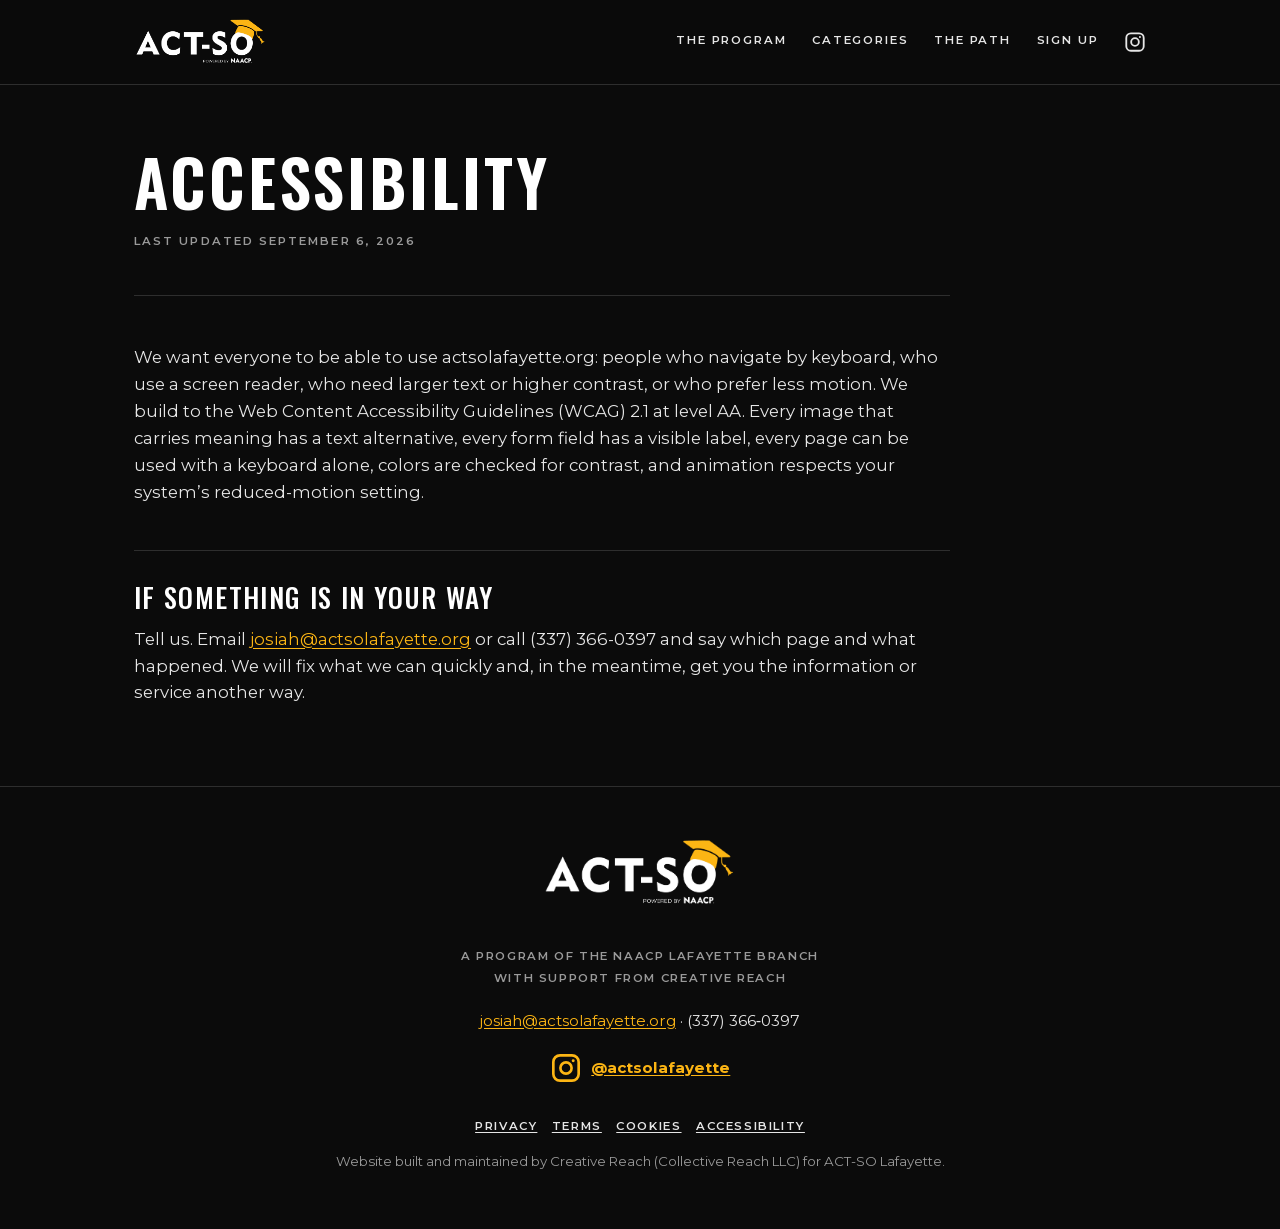
==== accessibility.html @ 80afb195 "Legal pages, form consent, landmarks, and focus rings for ACT-SO Lafayette Privacy, Terms, Cookies, " ====
<!DOCTYPE html>
<html lang="en">
<head>
<meta charset="UTF-8">
<meta name="viewport" content="width=device-width, initial-scale=1.0">
<title>Accessibility — ACT-SO Lafayette</title>
<meta name="description" content="ACT-SO Lafayette builds actsolafayette.org to WCAG 2.1 AA. How the site is made usable by keyboard and screen reader, and how to tell us if something is in your way.">
<meta property="og:title" content="Accessibility — ACT-SO Lafayette">
<meta property="og:description" content="ACT-SO Lafayette builds actsolafayette.org to WCAG 2.1 AA. How the site is made usable by keyboard and screen reader, and how to tell us if something is in your way.">
<link rel="canonical" href="https://www.actsolafayette.org/accessibility">
<meta property="og:url" content="https://www.actsolafayette.org/accessibility">
<meta name="theme-color" content="#0B0B0B">
<link rel="preload" href="/assets/fonts/oswald-normal-latin-0243e0.woff2" as="font" type="font/woff2" crossorigin>
<link rel="preload" href="/assets/fonts/montserrat-normal-latin-c15447.woff2" as="font" type="font/woff2" crossorigin>
<link rel="stylesheet" href="/assets/site.css">
</head>
<body>

<a class="skip" href="#main">Skip to content</a>
<header class="topbar">
  <div class="wrap">
    <img src="/assets/actso-logo.png" alt="ACT-SO, powered by NAACP">
    <nav aria-label="Primary">
      <a href="/#about">The Program</a>
      <a href="/#compete">Categories</a>
      <a href="/#path">The Path</a>
      <a href="/#student">Sign Up</a>
      <a class="navsocial" href="https://www.instagram.com/actsolafayette" target="_blank" rel="me noopener" aria-label="Instagram (opens in a new tab)"><svg viewBox="0 0 24 24" fill="none" stroke="currentColor" stroke-width="2" stroke-linecap="round" stroke-linejoin="round" aria-hidden="true" focusable="false"><rect x="2.5" y="2.5" width="19" height="19" rx="5"/><circle cx="12" cy="12" r="4.2"/><circle cx="17.4" cy="6.6" r="1.1" fill="currentColor" stroke="none"/></svg></a>
    </nav>
  </div>
</header>

<main id="main" class="doc">
  <div class="wrap">
    <article>
<h1>Accessibility</h1><p class="updated">Last updated September 6, 2026</p>

<section><p>We want everyone to be able to use actsolafayette.org: people who navigate by keyboard, who use a screen reader, who need larger text or higher contrast, or who prefer less motion. We build to the Web Content Accessibility Guidelines (WCAG) 2.1 at level AA. Every image that carries meaning has a text alternative, every form field has a visible label, every page can be used with a keyboard alone, colors are checked for contrast, and animation respects your system’s reduced-motion setting.</p>
</section>

<section><h2>If something is in your way</h2>
<p>Tell us. Email <a href="mailto:josiah@actsolafayette.org">josiah@actsolafayette.org</a> or call (337) 366-0397 and say which page and what happened. We will fix what we can quickly and, in the meantime, get you the information or service another way.</p>
</section>
    </article>
  </div>
</main>

<footer>
  <div class="wrap">
    <img src="/assets/actso-logo.png" alt="ACT-SO, powered by NAACP">
    <p class="credit">
      A program of the NAACP Lafayette Branch<br>
      With support from Creative Reach
    </p>
    <p class="contact"><a href="mailto:josiah@actsolafayette.org">josiah@actsolafayette.org</a> &middot; (337) 366&#8209;0397</p>
    <p class="contact"><a class="social" href="https://www.instagram.com/actsolafayette" target="_blank" rel="me noopener" aria-label="@actsolafayette on Instagram (opens in a new tab)"><svg viewBox="0 0 24 24" fill="none" stroke="currentColor" stroke-width="2" stroke-linecap="round" stroke-linejoin="round" aria-hidden="true" focusable="false"><rect x="2.5" y="2.5" width="19" height="19" rx="5"/><circle cx="12" cy="12" r="4.2"/><circle cx="17.4" cy="6.6" r="1.1" fill="currentColor" stroke="none"/></svg><span>@actsolafayette</span></a></p>
    <nav class="legal" aria-label="Legal">
      <a href="/privacy">Privacy</a>
      <a href="/terms">Terms</a>
      <a href="/cookies">Cookies</a>
      <a href="/accessibility">Accessibility</a>
    </nav>
    <p class="built">Website built and maintained by Creative Reach (Collective Reach LLC) for ACT-SO Lafayette.</p>
  </div>
</footer>
</body>
</html>
---- assets/site.css ----
@font-face {
font-family: 'Montserrat';
font-style: normal;
font-weight: 400;
font-display: swap;
src: url('/assets/fonts/montserrat-normal-latin-ext-f143fb.woff2') format('woff2');
unicode-range: U+0100-02BA, U+02BD-02C5, U+02C7-02CC, U+02CE-02D7, U+02DD-02FF, U+0304, U+0308, U+0329, U+1D00-1DBF, U+1E00-1E9F, U+1EF2-1EFF, U+2020, U+20A0-20AB, U+20AD-20C0, U+2113, U+2C60-2C7F, U+A720-A7FF;
}
@font-face {
font-family: 'Montserrat';
font-style: normal;
font-weight: 400;
font-display: swap;
src: url('/assets/fonts/montserrat-normal-latin-c15447.woff2') format('woff2');
unicode-range: U+0000-00FF, U+0131, U+0152-0153, U+02BB-02BC, U+02C6, U+02DA, U+02DC, U+0304, U+0308, U+0329, U+2000-206F, U+20AC, U+2122, U+2191, U+2193, U+2212, U+2215, U+FEFF, U+FFFD;
}
@font-face {
font-family: 'Montserrat';
font-style: normal;
font-weight: 500;
font-display: swap;
src: url('/assets/fonts/montserrat-normal-latin-ext-f143fb.woff2') format('woff2');
unicode-range: U+0100-02BA, U+02BD-02C5, U+02C7-02CC, U+02CE-02D7, U+02DD-02FF, U+0304, U+0308, U+0329, U+1D00-1DBF, U+1E00-1E9F, U+1EF2-1EFF, U+2020, U+20A0-20AB, U+20AD-20C0, U+2113, U+2C60-2C7F, U+A720-A7FF;
}
@font-face {
font-family: 'Montserrat';
font-style: normal;
font-weight: 500;
font-display: swap;
src: url('/assets/fonts/montserrat-normal-latin-c15447.woff2') format('woff2');
unicode-range: U+0000-00FF, U+0131, U+0152-0153, U+02BB-02BC, U+02C6, U+02DA, U+02DC, U+0304, U+0308, U+0329, U+2000-206F, U+20AC, U+2122, U+2191, U+2193, U+2212, U+2215, U+FEFF, U+FFFD;
}
@font-face {
font-family: 'Montserrat';
font-style: normal;
font-weight: 600;
font-display: swap;
src: url('/assets/fonts/montserrat-normal-latin-ext-f143fb.woff2') format('woff2');
unicode-range: U+0100-02BA, U+02BD-02C5, U+02C7-02CC, U+02CE-02D7, U+02DD-02FF, U+0304, U+0308, U+0329, U+1D00-1DBF, U+1E00-1E9F, U+1EF2-1EFF, U+2020, U+20A0-20AB, U+20AD-20C0, U+2113, U+2C60-2C7F, U+A720-A7FF;
}
@font-face {
font-family: 'Montserrat';
font-style: normal;
font-weight: 600;
font-display: swap;
src: url('/assets/fonts/montserrat-normal-latin-c15447.woff2') format('woff2');
unicode-range: U+0000-00FF, U+0131, U+0152-0153, U+02BB-02BC, U+02C6, U+02DA, U+02DC, U+0304, U+0308, U+0329, U+2000-206F, U+20AC, U+2122, U+2191, U+2193, U+2212, U+2215, U+FEFF, U+FFFD;
}
@font-face {
font-family: 'Montserrat';
font-style: normal;
font-weight: 700;
font-display: swap;
src: url('/assets/fonts/montserrat-normal-latin-ext-f143fb.woff2') format('woff2');
unicode-range: U+0100-02BA, U+02BD-02C5, U+02C7-02CC, U+02CE-02D7, U+02DD-02FF, U+0304, U+0308, U+0329, U+1D00-1DBF, U+1E00-1E9F, U+1EF2-1EFF, U+2020, U+20A0-20AB, U+20AD-20C0, U+2113, U+2C60-2C7F, U+A720-A7FF;
}
@font-face {
font-family: 'Montserrat';
font-style: normal;
font-weight: 700;
font-display: swap;
src: url('/assets/fonts/montserrat-normal-latin-c15447.woff2') format('woff2');
unicode-range: U+0000-00FF, U+0131, U+0152-0153, U+02BB-02BC, U+02C6, U+02DA, U+02DC, U+0304, U+0308, U+0329, U+2000-206F, U+20AC, U+2122, U+2191, U+2193, U+2212, U+2215, U+FEFF, U+FFFD;
}
@font-face {
font-family: 'Montserrat';
font-style: normal;
font-weight: 800;
font-display: swap;
src: url('/assets/fonts/montserrat-normal-latin-ext-f143fb.woff2') format('woff2');
unicode-range: U+0100-02BA, U+02BD-02C5, U+02C7-02CC, U+02CE-02D7, U+02DD-02FF, U+0304, U+0308, U+0329, U+1D00-1DBF, U+1E00-1E9F, U+1EF2-1EFF, U+2020, U+20A0-20AB, U+20AD-20C0, U+2113, U+2C60-2C7F, U+A720-A7FF;
}
@font-face {
font-family: 'Montserrat';
font-style: normal;
font-weight: 800;
font-display: swap;
src: url('/assets/fonts/montserrat-normal-latin-c15447.woff2') format('woff2');
unicode-range: U+0000-00FF, U+0131, U+0152-0153, U+02BB-02BC, U+02C6, U+02DA, U+02DC, U+0304, U+0308, U+0329, U+2000-206F, U+20AC, U+2122, U+2191, U+2193, U+2212, U+2215, U+FEFF, U+FFFD;
}
@font-face {
font-family: 'Oswald';
font-style: normal;
font-weight: 400;
font-display: swap;
src: url('/assets/fonts/oswald-normal-latin-ext-bd3eb1.woff2') format('woff2');
unicode-range: U+0100-02BA, U+02BD-02C5, U+02C7-02CC, U+02CE-02D7, U+02DD-02FF, U+0304, U+0308, U+0329, U+1D00-1DBF, U+1E00-1E9F, U+1EF2-1EFF, U+2020, U+20A0-20AB, U+20AD-20C0, U+2113, U+2C60-2C7F, U+A720-A7FF;
}
@font-face {
font-family: 'Oswald';
font-style: normal;
font-weight: 400;
font-display: swap;
src: url('/assets/fonts/oswald-normal-latin-0243e0.woff2') format('woff2');
unicode-range: U+0000-00FF, U+0131, U+0152-0153, U+02BB-02BC, U+02C6, U+02DA, U+02DC, U+0304, U+0308, U+0329, U+2000-206F, U+20AC, U+2122, U+2191, U+2193, U+2212, U+2215, U+FEFF, U+FFFD;
}
@font-face {
font-family: 'Oswald';
font-style: normal;
font-weight: 500;
font-display: swap;
src: url('/assets/fonts/oswald-normal-latin-ext-bd3eb1.woff2') format('woff2');
unicode-range: U+0100-02BA, U+02BD-02C5, U+02C7-02CC, U+02CE-02D7, U+02DD-02FF, U+0304, U+0308, U+0329, U+1D00-1DBF, U+1E00-1E9F, U+1EF2-1EFF, U+2020, U+20A0-20AB, U+20AD-20C0, U+2113, U+2C60-2C7F, U+A720-A7FF;
}
@font-face {
font-family: 'Oswald';
font-style: normal;
font-weight: 500;
font-display: swap;
src: url('/assets/fonts/oswald-normal-latin-0243e0.woff2') format('woff2');
unicode-range: U+0000-00FF, U+0131, U+0152-0153, U+02BB-02BC, U+02C6, U+02DA, U+02DC, U+0304, U+0308, U+0329, U+2000-206F, U+20AC, U+2122, U+2191, U+2193, U+2212, U+2215, U+FEFF, U+FFFD;
}
@font-face {
font-family: 'Oswald';
font-style: normal;
font-weight: 600;
font-display: swap;
src: url('/assets/fonts/oswald-normal-latin-ext-bd3eb1.woff2') format('woff2');
unicode-range: U+0100-02BA, U+02BD-02C5, U+02C7-02CC, U+02CE-02D7, U+02DD-02FF, U+0304, U+0308, U+0329, U+1D00-1DBF, U+1E00-1E9F, U+1EF2-1EFF, U+2020, U+20A0-20AB, U+20AD-20C0, U+2113, U+2C60-2C7F, U+A720-A7FF;
}
@font-face {
font-family: 'Oswald';
font-style: normal;
font-weight: 600;
font-display: swap;
src: url('/assets/fonts/oswald-normal-latin-0243e0.woff2') format('woff2');
unicode-range: U+0000-00FF, U+0131, U+0152-0153, U+02BB-02BC, U+02C6, U+02DA, U+02DC, U+0304, U+0308, U+0329, U+2000-206F, U+20AC, U+2122, U+2191, U+2193, U+2212, U+2215, U+FEFF, U+FFFD;
}
@font-face {
font-family: 'Oswald';
font-style: normal;
font-weight: 700;
font-display: swap;
src: url('/assets/fonts/oswald-normal-latin-ext-bd3eb1.woff2') format('woff2');
unicode-range: U+0100-02BA, U+02BD-02C5, U+02C7-02CC, U+02CE-02D7, U+02DD-02FF, U+0304, U+0308, U+0329, U+1D00-1DBF, U+1E00-1E9F, U+1EF2-1EFF, U+2020, U+20A0-20AB, U+20AD-20C0, U+2113, U+2C60-2C7F, U+A720-A7FF;
}
@font-face {
font-family: 'Oswald';
font-style: normal;
font-weight: 700;
font-display: swap;
src: url('/assets/fonts/oswald-normal-latin-0243e0.woff2') format('woff2');
unicode-range: U+0000-00FF, U+0131, U+0152-0153, U+02BB-02BC, U+02C6, U+02DA, U+02DC, U+0304, U+0308, U+0329, U+2000-206F, U+20AC, U+2122, U+2191, U+2193, U+2212, U+2215, U+FEFF, U+FFFD;
}

/* ACT-SO Lafayette — built on the NAACP ACT-SO 2026 brand guide:
   official gold #FCB514 (sampled from the mark), Montserrat (their brand font),
   Oswald standing in for Gothic Cg No3. Deliberately NOT the Annie Will's Daughter
   palette: this is ACT-SO's house, hosted in ours. */
:root {
  --ink: #0B0B0B;
  --gold: #FCB514;
  --paper: #FFFFFF;
  --smoke: #E6E6E6;
  --quiet: #9A9A9A;
  --line: #2E2E2E;
}
* { margin: 0; padding: 0; box-sizing: border-box; }
html, body { overflow-x: hidden; }
img, svg { max-width: 100%; height: auto; }
html { scroll-behavior: smooth; }
@media (prefers-reduced-motion: reduce) { html { scroll-behavior: auto; } }
/* One focus ring for the whole site: gold, 3:1+ against every ground we use. */
:focus-visible { outline: 3px solid var(--gold); outline-offset: 3px; }
.skip {
  position: absolute; left: 1rem; top: -100px; z-index: 30;
  font-family: 'Oswald', sans-serif; font-size: 0.9rem; letter-spacing: 0.14em; text-transform: uppercase;
  background: var(--gold); color: var(--ink); text-decoration: none; padding: 0.7rem 1.2rem;
}
.skip:focus { top: 1rem; outline-color: var(--paper); }
body {
  background: var(--ink);
  color: var(--paper);
  font-family: 'Montserrat', system-ui, sans-serif;
  font-size: 1.125rem;
  line-height: 1.6;
  -webkit-font-smoothing: antialiased;
}
.wrap { max-width: 1060px; margin: 0 auto; padding: 0 1.5rem; }

/* ---------- masthead ---------- */
.topbar {
  border-bottom: 1px solid var(--line);
  padding: 1rem 0;
  position: sticky; top: 0; z-index: 20;
  background: rgba(11,11,11,0.94);
  backdrop-filter: blur(6px);
}
.topbar .wrap { display: flex; align-items: center; justify-content: space-between; gap: 1rem; }
.topbar img { height: 52px; width: auto; display: block; }
.topbar nav { display: flex; gap: 1.6rem; }
.topbar nav a {
  font-weight: 600; font-size: 0.72rem; letter-spacing: 0.16em;
  text-transform: uppercase; color: var(--smoke); text-decoration: none;
}
.topbar nav a:hover, .topbar nav a:focus-visible { color: var(--gold); }
@media (max-width: 720px) { .topbar nav { display: none; } }

/* ---------- hero ---------- */
.hero { padding: 5rem 0 3.5rem; }
.theme {
  display: flex; align-items: center; gap: 1rem;
  font-weight: 700; font-size: 0.72rem; letter-spacing: 0.3em;
  text-transform: uppercase; color: var(--gold);
  margin-bottom: 2.2rem;
}
.theme::after { content: ""; flex: 1; height: 1px; background: var(--gold); opacity: 0.5; }
.hero h1 {
  font-family: 'Oswald', sans-serif;
  font-weight: 600;
  font-size: clamp(2.9rem, 9.5vw, 7rem);
  line-height: 0.94;
  letter-spacing: 0.045em;
  text-transform: uppercase;
}
.hero h1 em { font-style: normal; color: var(--gold); display: block; }
.hero .stand {
  margin-top: 2rem;
  max-width: 30rem;
  font-size: 1.12rem;
  font-weight: 400;
  letter-spacing: 0.008em;
  color: var(--smoke);
}
.whenwhere {
  margin-top: 2.6rem;
  border-top: 1px solid var(--line);
  border-bottom: 1px solid var(--line);
  padding: 1.4rem 0;
  display: flex; flex-wrap: wrap; gap: 0.5rem 3rem; align-items: baseline;
}
.whenwhere .d {
  font-family: 'Oswald', sans-serif;
  font-weight: 500; font-size: 1.45rem; letter-spacing: 0.05em;
  text-transform: uppercase;
}
.whenwhere .v {
  font-weight: 600; font-size: 0.78rem; letter-spacing: 0.18em;
  text-transform: uppercase; color: var(--gold);
}
.cta-row { margin-top: 2.2rem; display: flex; flex-wrap: wrap; gap: 0.9rem; }
.btn {
  display: inline-block;
  font-family: 'Oswald', sans-serif;
  font-weight: 500; font-size: 0.9rem; letter-spacing: 0.14em;
  text-transform: uppercase; text-decoration: none;
  padding: 0.9rem 1.9rem;
}
.btn-gold { background: var(--gold); color: var(--ink); }
.btn-gold:hover { background: #ffc43d; }
.btn-ghost { border: 1px solid var(--line); color: var(--paper); }
.btn-ghost:hover { border-color: var(--gold); color: var(--gold); }

/* ---------- sections ---------- */
main > section { padding: 4.5rem 0; border-top: 1px solid var(--line); }
.label {
  font-weight: 700; font-size: 0.7rem; letter-spacing: 0.28em;
  text-transform: uppercase; color: var(--gold);
  margin-bottom: 1.8rem;
}
h2 {
  font-family: 'Oswald', sans-serif;
  font-weight: 500;
  font-size: clamp(1.8rem, 4.4vw, 2.8rem);
  line-height: 1.08;
  text-transform: uppercase;
  letter-spacing: 0.05em;
}
.lede {
  margin-top: 1.4rem;
  max-width: 44rem;
  font-size: 1.08rem;
  color: var(--smoke);
  letter-spacing: 0.008em;
}
.lede + .lede { margin-top: 1rem; }
.lede b { color: var(--paper); font-weight: 600; }

/* ---------- categories ---------- */
.groups { margin-top: 2.4rem; display: grid; gap: 1.6rem; }
.group { display: grid; grid-template-columns: 6.5rem 1fr; gap: 1.4rem; align-items: baseline; }
.group .g {
  font-weight: 700; font-size: 0.7rem; letter-spacing: 0.2em;
  text-transform: uppercase; color: var(--gold);
}
.group .list {
  font-family: 'Oswald', sans-serif;
  font-weight: 400; font-size: 1.12rem; letter-spacing: 0.05em;
  text-transform: uppercase; line-height: 1.75;
}
.group .list .sep { color: #7c7c7c; }   /* was #5f5f5f (3.1:1); 4.7:1 on the ink */
@media (max-width: 640px) {
  .group { grid-template-columns: 1fr; gap: 0.4rem; }
  .group .list { font-size: 1rem; letter-spacing: 0.05em; line-height: 1.7; }
  .topbar img { height: 44px; }
  footer img { height: 62px; }
}
.more-note { margin-top: 1.6rem; font-size: 0.9rem; color: var(--quiet); }

/* ---------- path ---------- */
.path { margin-top: 2.4rem; display: grid; gap: 0; }
.rung {
  display: grid; grid-template-columns: 4.5rem 1fr;
  gap: 1.6rem;
  padding: 1.5rem 0;
  border-top: 1px solid var(--line);
}
.rung:first-child { border-top: none; }
.rung .n {
  font-family: 'Oswald', sans-serif;
  font-weight: 600; font-size: 2rem; line-height: 1;
  color: var(--gold);
}
.rung h3 {
  font-family: 'Oswald', sans-serif;
  font-weight: 500; font-size: 1.3rem; text-transform: uppercase;
  letter-spacing: 0.05em;
}
.rung .when {
  font-weight: 600; font-size: 0.7rem; letter-spacing: 0.18em;
  text-transform: uppercase; color: var(--quiet);
  margin-bottom: 0.3rem;
}
.rung p { margin-top: 0.4rem; color: var(--smoke); font-size: 1rem; max-width: 40rem; }

/* ---------- forms ---------- */
.form-intro { margin-bottom: 2rem; }
form { max-width: 40rem; }
.field { margin-top: 1.2rem; }
.field { min-width: 0; border: 0; }
.field label, .field legend {
  display: block;
  font-weight: 700; font-size: 0.68rem; letter-spacing: 0.2em;
  text-transform: uppercase; color: var(--gold);
  margin-bottom: 0.45rem;
}
.field input, .field select, .field textarea {
  width: 100%;
  font-family: 'Montserrat', sans-serif;
  font-size: 1rem;
  color: var(--paper);
  background: #161616;
  border: 1px solid var(--line);
  padding: 0.75rem 0.9rem;
  border-radius: 0;
}
.field input::placeholder, .field textarea::placeholder { color: #8d8578; opacity: 1; }
.field input:focus-visible, .field select:focus-visible, .field textarea:focus-visible {
  outline: 2px solid var(--gold); outline-offset: 2px; border-color: var(--gold);
}
.field [aria-invalid="true"] { border-color: #ff8a7a; }
.req-note { font-size: 0.83rem; color: #8d8578; margin-top: 0; }
.field-row { display: grid; grid-template-columns: 1fr 1fr; gap: 1.2rem; }
@media (max-width: 640px) { .field-row { grid-template-columns: 1fr; } }
.picks { display: grid; grid-template-columns: 1fr 1fr; gap: 0.5rem 1.4rem; margin-top: 0.55rem; }
@media (max-width: 640px) { .picks { grid-template-columns: 1fr; } }
.picks label {
  display: flex; align-items: center; gap: 0.55rem;
  font-size: 0.95rem; font-weight: 400; letter-spacing: 0;
  text-transform: none; color: var(--paper); margin: 0;
}
.picks input { width: auto; accent-color: var(--gold); flex: none; }
.picks input:focus-visible { outline: 3px solid var(--gold); outline-offset: 2px; }
.picks a { color: var(--gold); text-decoration: underline; text-underline-offset: 0.15em; }
.picks.consent { grid-template-columns: 1fr; }
.picks.consent label { align-items: flex-start; line-height: 1.45; }
.hp { position: absolute; left: -9999px; height: 0; overflow: hidden; }

/* Credentials block — shown only to judges and mentors (see the script). */
.creds { display: none; margin-top: 1.6rem; padding: 1.3rem 1.4rem; border: 1px solid var(--line); background: #131313; }
.creds.on { display: block; }
.creds > .why { font-size: 0.95rem; line-height: 1.55; color: #cfc7ba; margin: 0 0 0.4rem; }
.creds > .why b { color: var(--paper); font-weight: 600; }
.creds .field:first-of-type { margin-top: 1.1rem; }
.creds .or {
  display: flex; align-items: center; gap: 0.9rem;
  margin: 1.4rem 0 0.2rem;
  font-family: 'Oswald', sans-serif; font-size: 0.72rem; letter-spacing: 0.2em;
  text-transform: uppercase; color: #8d8578;
}
.creds .or::before, .creds .or::after { content: ''; flex: 1; height: 1px; background: var(--line); }
.field input[type=file] { padding: 0.6rem 0.65rem; font-size: 0.9rem; cursor: pointer; }
.field input[type=file]::file-selector-button {
  font-family: 'Oswald', sans-serif; font-size: 0.72rem; letter-spacing: 0.12em;
  text-transform: uppercase; margin-right: 0.9rem; cursor: pointer;
  background: transparent; color: var(--gold);
  border: 1px solid var(--line); padding: 0.4rem 0.9rem;
}
.field .hint { font-size: 0.83rem; color: #8d8578; margin-top: 0.4rem; line-height: 1.5; text-transform: none; letter-spacing: 0; font-weight: 400; }
.field .hint.bad { color: #ff8a7a; }
button.submit {
  margin-top: 1.8rem;
  font-family: 'Oswald', sans-serif;
  font-weight: 500; font-size: 0.9rem; letter-spacing: 0.14em;
  text-transform: uppercase;
  background: var(--gold); color: var(--ink);
  border: none; padding: 0.95rem 2.2rem; cursor: pointer;
}
button.submit:hover { background: #ffc43d; }
button.submit:disabled { opacity: 0.55; cursor: wait; }
button.submit:focus-visible { outline: 3px solid var(--paper); outline-offset: 3px; }
.status { margin-top: 1.2rem; display: none; font-size: 1rem; }
.status.ok { display: block; color: var(--gold); font-weight: 600; }
.status.err { display: block; color: #ff8a7a; }
.status a { color: inherit; }

/* ---------- footer ---------- */
footer {
  border-top: 1px solid var(--line);
  padding: 3rem 0 3.5rem;
  text-align: center;
}
footer img { height: 76px; width: auto; margin-bottom: 1.6rem; }
footer .credit {
  font-weight: 600; font-size: 0.72rem; letter-spacing: 0.14em;
  text-transform: uppercase; color: var(--quiet);
  line-height: 1.9;
}
footer .contact { margin-top: 1.2rem; font-size: 0.95rem; color: var(--smoke); }
footer .contact a { color: var(--gold); text-decoration: underline; text-underline-offset: 0.15em; }
footer .legal { margin-top: 1.6rem; display: flex; flex-wrap: wrap; justify-content: center; gap: 0.4rem 0.9rem; }
footer .legal a {
  font-weight: 600; font-size: 0.72rem; letter-spacing: 0.14em; text-transform: uppercase;
  color: var(--smoke); text-decoration: underline; text-underline-offset: 0.2em;
}
footer .legal a:hover, footer .legal a:focus-visible { color: var(--gold); }
footer .built { margin-top: 1rem; font-size: 0.83rem; color: var(--quiet); }
.social{display:inline-flex;align-items:center;gap:.6rem;font-weight:700;color:#fff;text-decoration:underline;text-underline-offset:.2em}
.social svg{width:32px;height:32px;color:var(--gold);display:block}
.social:hover span{border-bottom:2px solid var(--gold)}
.navsocial{display:inline-flex;align-items:center;color:var(--gold)}
.navsocial svg{width:22px;height:22px;display:block}

/* ---------- legal pages (/privacy, /terms, /cookies, /accessibility) ---------- */
.doc { padding: 4rem 0 5rem; }
.doc article { max-width: 68ch; }
.doc h1 {
  font-family: 'Oswald', sans-serif; font-weight: 600;
  font-size: clamp(2.4rem, 6vw, 4rem); line-height: 1; letter-spacing: 0.045em; text-transform: uppercase;
}
.doc .updated {
  margin-top: 1.2rem; font-weight: 600; font-size: 0.72rem; letter-spacing: 0.18em;
  text-transform: uppercase; color: var(--quiet);
}
.doc section { margin-top: 2.8rem; padding-top: 2rem; border-top: 1px solid var(--line); }
.doc h2 { font-size: clamp(1.3rem, 2.6vw, 1.7rem); }
.doc h3 {
  margin-top: 1.6rem; font-family: 'Montserrat', sans-serif; font-weight: 700; font-size: 0.72rem;
  letter-spacing: 0.2em; text-transform: uppercase; color: var(--gold);
}
.doc p, .doc ul { margin-top: 1rem; font-size: 1.05rem; color: var(--smoke); }
.doc h2 + p, .doc h3 + p { margin-top: 0.8rem; }
.doc ul { padding-left: 1.3rem; }
.doc li + li { margin-top: 0.5rem; }
.doc strong { color: var(--paper); font-weight: 600; }
.doc a { color: var(--gold); text-decoration: underline; text-underline-offset: 0.15em; }
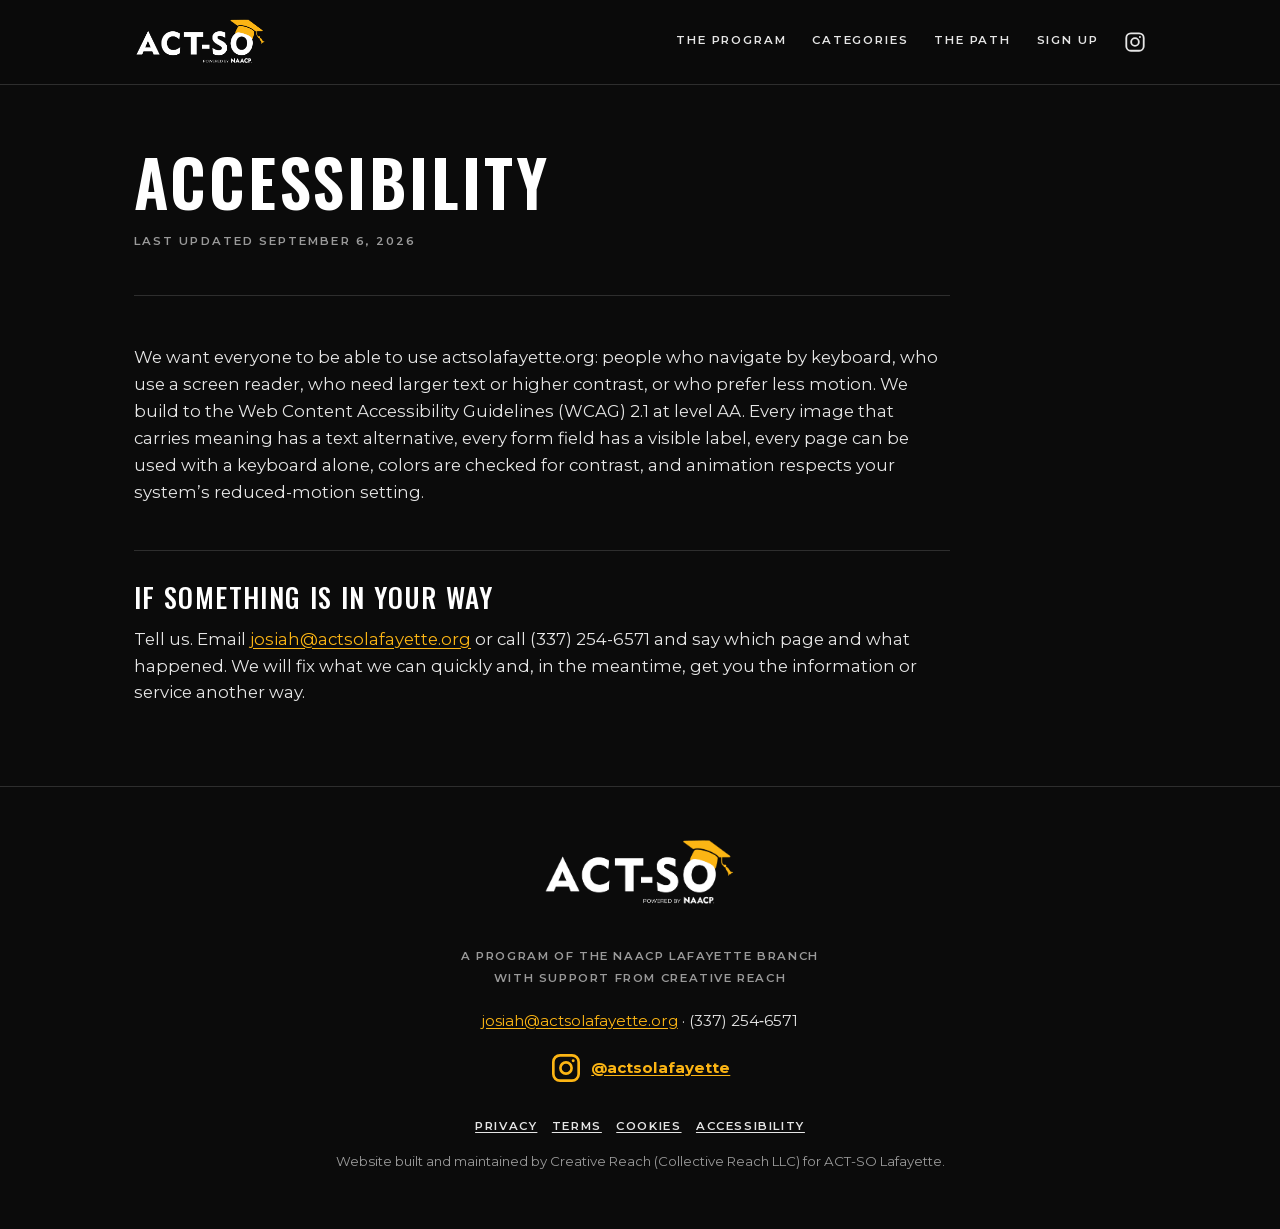
==== commit 60084539: "Phone number is now (337) 254-6571 Josiah, 2026-09-17: "change phone number to 3372546571 on everyth" ====
--- a/accessibility.html
+++ b/accessibility.html
@@ -39,7 +39,7 @@
 </section>
 
 <section><h2>If something is in your way</h2>
-<p>Tell us. Email <a href="mailto:josiah@actsolafayette.org">josiah@actsolafayette.org</a> or call (337) 366-0397 and say which page and what happened. We will fix what we can quickly and, in the meantime, get you the information or service another way.</p>
+<p>Tell us. Email <a href="mailto:josiah@actsolafayette.org">josiah@actsolafayette.org</a> or call (337) 254-6571 and say which page and what happened. We will fix what we can quickly and, in the meantime, get you the information or service another way.</p>
 </section>
     </article>
   </div>
@@ -52,7 +52,7 @@
       A program of the NAACP Lafayette Branch<br>
       With support from Creative Reach
     </p>
-    <p class="contact"><a href="mailto:josiah@actsolafayette.org">josiah@actsolafayette.org</a> &middot; (337) 366&#8209;0397</p>
+    <p class="contact"><a href="mailto:josiah@actsolafayette.org">josiah@actsolafayette.org</a> &middot; (337) 254&#8209;6571</p>
     <p class="contact"><a class="social" href="https://www.instagram.com/actsolafayette" target="_blank" rel="me noopener" aria-label="@actsolafayette on Instagram (opens in a new tab)"><svg viewBox="0 0 24 24" fill="none" stroke="currentColor" stroke-width="2" stroke-linecap="round" stroke-linejoin="round" aria-hidden="true" focusable="false"><rect x="2.5" y="2.5" width="19" height="19" rx="5"/><circle cx="12" cy="12" r="4.2"/><circle cx="17.4" cy="6.6" r="1.1" fill="currentColor" stroke="none"/></svg><span>@actsolafayette</span></a></p>
     <nav class="legal" aria-label="Legal">
       <a href="/privacy">Privacy</a>
--- a/assets/site.css
+++ b/assets/site.css
@@ -364,6 +364,32 @@
 .picks a { color: var(--gold); text-decoration: underline; text-underline-offset: 0.15em; }
 .picks.consent { grid-template-columns: 1fr; }
 .picks.consent label { align-items: flex-start; line-height: 1.45; }
+/* Section blocks inside a long form. The legend sits a tier above a field
+   label — white and wider-set against the gold micro-caps — so the eye can
+   tell "Home address" from "Street" without a second typeface. */
+.formsec { border: 0; min-width: 0; margin-top: 2.6rem; padding-top: 1.5rem; border-top: 1px solid var(--line); }
+.formsec > legend {
+  display: block; width: 100%; padding: 0; margin-bottom: 0;
+  font-weight: 600; font-size: 0.95rem; letter-spacing: 0.08em;
+  text-transform: uppercase; color: var(--paper);
+}
+.formsec > .hint { font-size: 0.83rem; color: #8d8578; margin-top: 0.9rem; line-height: 1.55; }
+.formsec > .hint b { color: var(--paper); font-weight: 600; }
+.formsec > .field-row:first-of-type { margin-top: 0; }
+
+/* The 33 national categories, grouped the way the application groups them. */
+.picks-cats { margin-top: 1.1rem; row-gap: 0.55rem; }
+.pick-group {
+  grid-column: 1 / -1; margin-top: 1.1rem;
+  font-weight: 700; font-size: 0.68rem; letter-spacing: 0.2em;
+  text-transform: uppercase; color: var(--gold);
+}
+.pick-group:first-child { margin-top: 0; }
+
+/* The unit-declaration and W9 language, quoted from the national application. */
+.notice { margin-top: 2rem; padding: 1.1rem 1.2rem; border-left: 2px solid var(--gold); background: #131313; }
+.notice .hint { font-size: 0.83rem; color: #8d8578; line-height: 1.6; margin: 0; }
+
 .hp { position: absolute; left: -9999px; height: 0; overflow: hidden; }
 
 /* Credentials block — shown only to judges and mentors (see the script). */
